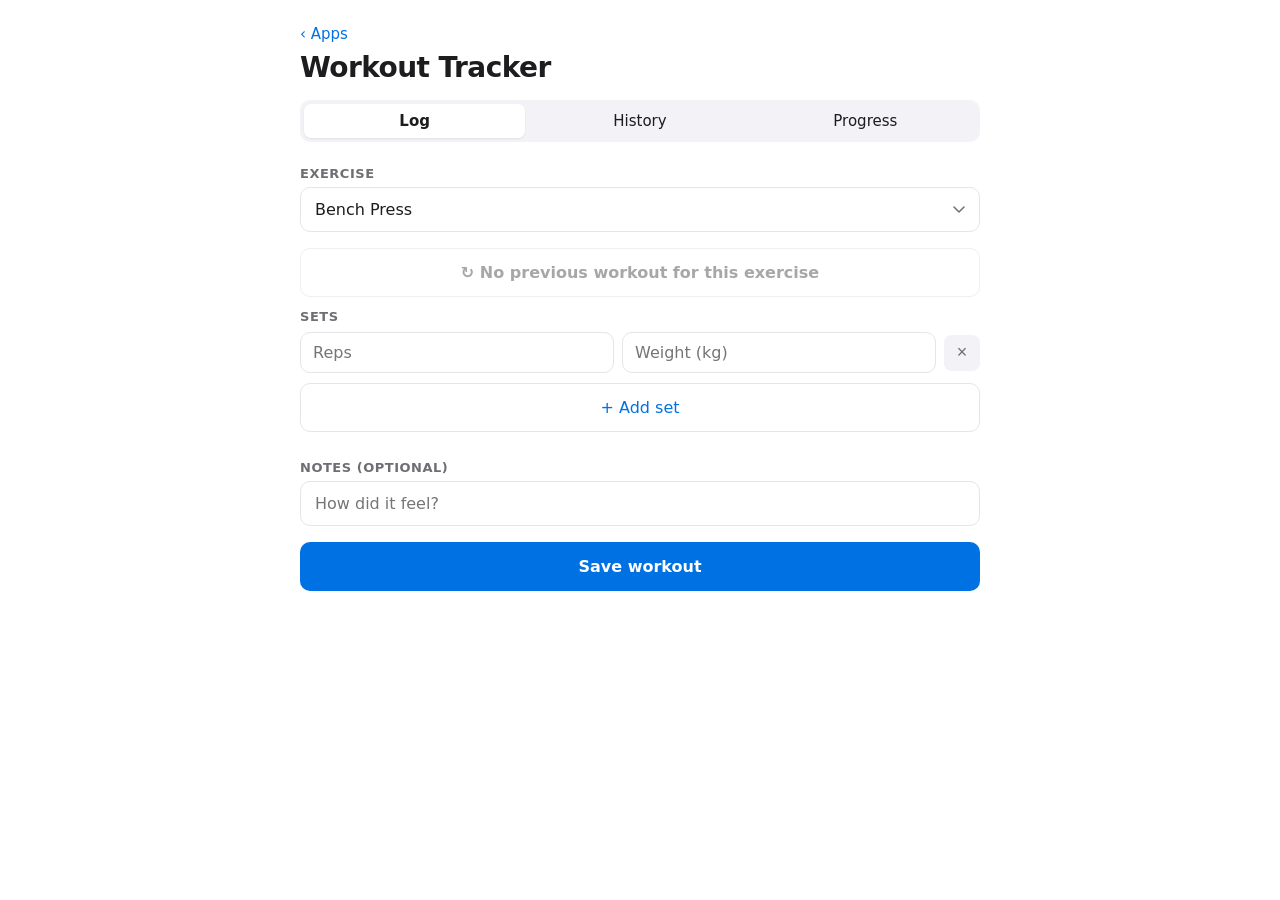
==== apps/workout/index.html @ 77d5aaf3 "Add Workout Tracker app (PRD-02 v1) First app on the rack. Vanilla HTML/CSS/JS under /apps/workout/ " ====
<!doctype html>
<html lang="en">
<head>
  <meta charset="utf-8">
  <meta name="viewport" content="width=device-width, initial-scale=1, viewport-fit=cover">
  <meta name="theme-color" content="#ffffff">
  <title>Workout Tracker</title>

  <link rel="stylesheet" href="/apps/workout/style.css">

  <!-- PWA manifest scoped to /apps/workout/ so this app installs on its own -->
  <link rel="manifest" href="/apps/workout/manifest.json">

  <!-- Apple PWA meta tags for Add to Home Screen -->
  <meta name="apple-mobile-web-app-capable" content="yes">
  <meta name="apple-mobile-web-app-status-bar-style" content="default">
  <meta name="apple-mobile-web-app-title" content="Workout">
  <link rel="apple-touch-icon" href="/apps/workout/icon.svg">
  <link rel="icon" type="image/svg+xml" href="/apps/workout/icon.svg">
</head>
<body>
  <header class="app-header">
    <a class="back-link" href="/" aria-label="Back to store">‹ Apps</a>
    <h1>Workout Tracker</h1>
  </header>

  <!-- Top segmented control: Log / History / Progress -->
  <nav class="segmented" role="tablist" aria-label="Views">
    <button type="button" class="seg seg--active" role="tab" data-view="log"      aria-selected="true">Log</button>
    <button type="button" class="seg"             role="tab" data-view="history"  aria-selected="false">History</button>
    <button type="button" class="seg"             role="tab" data-view="progress" aria-selected="false">Progress</button>
  </nav>

  <main>
    <!-- LOG VIEW -->
    <section id="view-log" class="view" aria-label="Log a workout">
      <label class="field">
        <span class="field__label">Exercise</span>
        <select id="exercise-select"></select>
      </label>

      <button type="button" id="repeat-btn" class="btn btn--secondary">↻ Repeat last workout</button>

      <div class="sets">
        <div class="sets__header">
          <span>Sets</span>
        </div>
        <ul id="sets-list" class="sets__list"></ul>
        <button type="button" id="add-set-btn" class="btn btn--ghost">+ Add set</button>
      </div>

      <label class="field">
        <span class="field__label">Notes (optional)</span>
        <input id="notes-input" type="text" placeholder="How did it feel?">
      </label>

      <button type="button" id="save-btn" class="btn btn--primary">Save workout</button>
    </section>

    <!-- HISTORY VIEW -->
    <section id="view-history" class="view" aria-label="Workout history" hidden>
      <ul id="history-list" class="history"></ul>
    </section>

    <!-- PROGRESS VIEW -->
    <section id="view-progress" class="view" aria-label="Progress chart" hidden>
      <label class="field">
        <span class="field__label">Exercise</span>
        <select id="progress-select"></select>
      </label>
      <div id="chart-container" class="chart-container"></div>
    </section>
  </main>

  <script src="/apps/workout/app.js" defer></script>
</body>
</html>
---- apps/workout/style.css ----
/* Workout Tracker — styles.
   Reuses the same design tokens as the store so the apps feel like one product. */

:root {
  --bg: #ffffff;
  --text: #1d1d1f;
  --muted: #6e6e73;
  --border: #e5e5ea;
  --card-bg: #ffffff;
  --shadow: 0 1px 2px rgba(0, 0, 0, 0.04), 0 4px 16px rgba(0, 0, 0, 0.06);
  --radius: 14px;
  --accent: #0071e3;   /* Apple-blue accent, matches the store's "Open →" */
  --soft: #f2f2f7;
}

* { box-sizing: border-box; }

html, body {
  margin: 0;
  padding: 0;
  background: var(--bg);
  color: var(--text);
  font-family: -apple-system, BlinkMacSystemFont, "SF Pro Text", "Segoe UI", system-ui, sans-serif;
  -webkit-font-smoothing: antialiased;
  -webkit-tap-highlight-color: transparent;
}

body {
  max-width: 720px;
  margin: 0 auto;
  padding: 24px 20px 64px;
}

/* Header */
.app-header { margin-bottom: 16px; }
.app-header h1 {
  font-size: 28px;
  font-weight: 700;
  letter-spacing: -0.02em;
  margin: 8px 0 0;
}
.back-link {
  color: var(--accent);
  text-decoration: none;
  font-size: 15px;
}

/* Segmented control */
.segmented {
  display: grid;
  grid-template-columns: repeat(3, 1fr);
  gap: 4px;
  padding: 4px;
  background: var(--soft);
  border-radius: 10px;
  margin-bottom: 24px;
}
.seg {
  appearance: none;
  border: none;
  background: transparent;
  color: var(--text);
  padding: 8px 12px;
  font-size: 15px;
  font-weight: 500;
  border-radius: 7px;
  cursor: pointer;
  font-family: inherit;
}
.seg--active {
  background: var(--card-bg);
  box-shadow: 0 1px 2px rgba(0, 0, 0, 0.08);
  font-weight: 600;
}

/* Forms */
.field {
  display: block;
  margin-bottom: 16px;
}
.field__label {
  display: block;
  font-size: 13px;
  font-weight: 600;
  color: var(--muted);
  text-transform: uppercase;
  letter-spacing: 0.04em;
  margin-bottom: 6px;
}
select, input[type="text"], input[type="number"] {
  width: 100%;
  padding: 12px 14px;
  font-size: 16px;            /* 16px prevents iOS zoom-on-focus */
  font-family: inherit;
  color: var(--text);
  background: var(--card-bg);
  border: 1px solid var(--border);
  border-radius: 10px;
  -webkit-appearance: none;
  appearance: none;
}
select {
  background-image: url("data:image/svg+xml;utf8,<svg xmlns='http://www.w3.org/2000/svg' viewBox='0 0 12 8'><path d='M1 1l5 5 5-5' stroke='%236e6e73' stroke-width='1.5' fill='none' stroke-linecap='round' stroke-linejoin='round'/></svg>");
  background-repeat: no-repeat;
  background-position: right 14px center;
  background-size: 12px;
  padding-right: 36px;
}

/* Buttons */
.btn {
  display: inline-block;
  width: 100%;
  padding: 14px 16px;
  font-size: 16px;
  font-weight: 600;
  font-family: inherit;
  border: 1px solid transparent;
  border-radius: 10px;
  cursor: pointer;
  text-align: center;
  margin-bottom: 12px;
}
.btn--primary {
  background: var(--accent);
  color: #fff;
}
.btn--primary:active { opacity: 0.85; }
.btn--secondary {
  background: var(--card-bg);
  color: var(--accent);
  border-color: var(--border);
}
.btn--secondary[disabled] {
  color: var(--muted);
  cursor: not-allowed;
  opacity: 0.6;
}
.btn--ghost {
  background: transparent;
  color: var(--accent);
  border-color: var(--border);
  font-weight: 500;
}

/* Sets list */
.sets {
  margin-bottom: 16px;
}
.sets__header {
  font-size: 13px;
  font-weight: 600;
  color: var(--muted);
  text-transform: uppercase;
  letter-spacing: 0.04em;
  margin-bottom: 8px;
}
.sets__list {
  list-style: none;
  margin: 0 0 10px;
  padding: 0;
  display: flex;
  flex-direction: column;
  gap: 8px;
}
.set-row {
  display: grid;
  grid-template-columns: 1fr 1fr auto;
  align-items: center;
  gap: 8px;
}
.set-row input { padding: 10px 12px; }
.set-row__remove {
  appearance: none;
  background: var(--soft);
  border: none;
  color: var(--muted);
  width: 36px;
  height: 36px;
  border-radius: 8px;
  font-size: 18px;
  cursor: pointer;
}

/* History */
.history {
  list-style: none;
  margin: 0;
  padding: 0;
  display: flex;
  flex-direction: column;
  gap: 12px;
}
.history-item {
  padding: 14px 16px;
  background: var(--card-bg);
  border: 1px solid var(--border);
  border-radius: var(--radius);
  box-shadow: var(--shadow);
}
.history-item__meta {
  display: flex;
  justify-content: space-between;
  align-items: baseline;
  gap: 8px;
  margin-bottom: 4px;
}
.history-item__exercise {
  font-size: 16px;
  font-weight: 600;
}
.history-item__date {
  font-size: 13px;
  color: var(--muted);
}
.history-item__sets {
  font-size: 14px;
  color: var(--muted);
}
.history-item__notes {
  margin-top: 6px;
  font-size: 13px;
  color: var(--muted);
  font-style: italic;
}
.history-item--new {
  border-color: var(--accent);
  box-shadow: 0 0 0 2px rgba(0, 113, 227, 0.15), var(--shadow);
  transition: box-shadow 600ms ease, border-color 600ms ease;
}

/* Empty states */
.empty {
  text-align: center;
  color: var(--muted);
  font-size: 15px;
  padding: 32px 16px;
  border: 1px dashed var(--border);
  border-radius: var(--radius);
}

/* Chart */
.chart-container {
  background: var(--card-bg);
  border: 1px solid var(--border);
  border-radius: var(--radius);
  box-shadow: var(--shadow);
  padding: 16px;
}
.chart-container svg { display: block; width: 100%; height: 240px; }
.chart-container .axis-text {
  font-size: 11px;
  fill: var(--muted);
  font-family: inherit;
}
.chart-container .axis-line { stroke: var(--border); stroke-width: 1; }
.chart-container .grid-line { stroke: var(--border); stroke-width: 1; stroke-dasharray: 2 3; }
.chart-container .data-line { stroke: var(--accent); stroke-width: 2; fill: none; }
.chart-container .data-point { fill: var(--accent); }
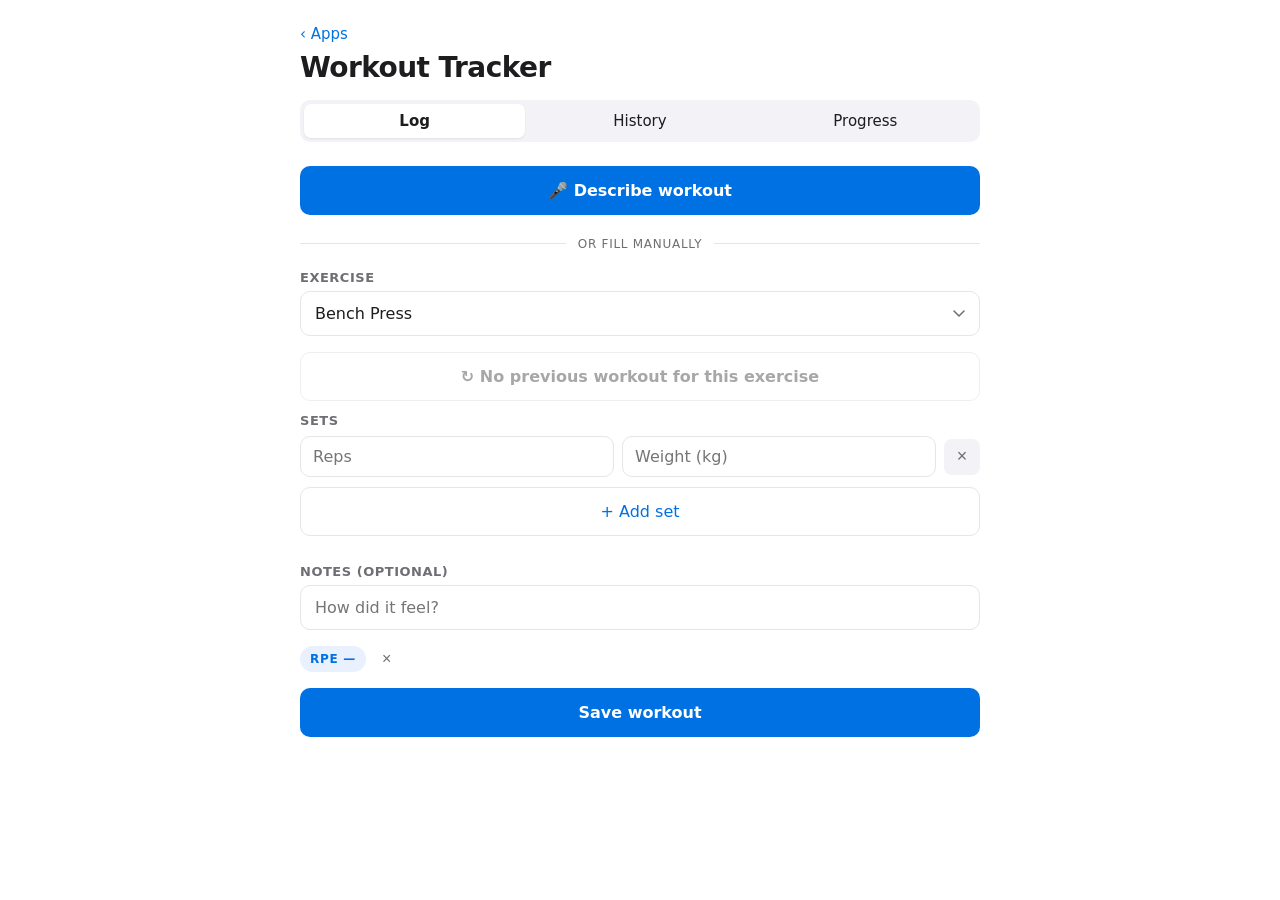
==== commit 08aea53b: "Add voice logging via Gemini (PRD-03 v1) New Vercel serverless function at /api/parse-workout proxie" ====
--- a/apps/workout/index.html
+++ b/apps/workout/index.html
@@ -34,6 +34,22 @@
   <main>
     <!-- LOG VIEW -->
     <section id="view-log" class="view" aria-label="Log a workout">
+      <!-- Voice block: tap mic, describe workout, parse to form. Hidden if browser lacks SpeechRecognition. -->
+      <div id="voice-block" class="voice" hidden>
+        <button type="button" id="mic-btn" class="btn btn--primary mic-btn">🎤 Describe workout</button>
+        <div id="transcript-box" class="transcript-box" hidden>
+          <span class="transcript-label">Transcript (edit if needed)</span>
+          <textarea id="transcript-text" class="transcript-text" rows="3" aria-label="Transcript"></textarea>
+          <div class="transcript-actions">
+            <button type="button" id="discard-btn" class="btn btn--ghost">Discard</button>
+            <button type="button" id="parse-btn"   class="btn btn--secondary">Parse →</button>
+          </div>
+        </div>
+        <div id="voice-error" class="voice-error" hidden></div>
+      </div>
+
+      <div id="voice-divider" class="divider" hidden><span>or fill manually</span></div>
+
       <label class="field">
         <span class="field__label">Exercise</span>
         <select id="exercise-select"></select>
@@ -53,6 +69,12 @@
         <span class="field__label">Notes (optional)</span>
         <input id="notes-input" type="text" placeholder="How did it feel?">
       </label>
+
+      <!-- RPE chip: shown when voice parse extracted an RPE value. Cleared by tapping ×. -->
+      <div id="rpe-row" class="rpe-row" hidden>
+        <span class="rpe-chip">RPE <span id="rpe-value">—</span></span>
+        <button type="button" id="rpe-clear" class="rpe-clear" aria-label="Clear RPE">×</button>
+      </div>
 
       <button type="button" id="save-btn" class="btn btn--primary">Save workout</button>
     </section>
--- a/apps/workout/style.css
+++ b/apps/workout/style.css
@@ -87,6 +87,21 @@
   letter-spacing: 0.04em;
   margin-bottom: 6px;
 }
+textarea {
+  width: 100%;
+  padding: 12px 14px;
+  font-size: 16px;
+  font-family: inherit;
+  color: var(--text);
+  background: var(--card-bg);
+  border: 1px solid var(--border);
+  border-radius: 10px;
+  resize: vertical;
+  min-height: 64px;
+  -webkit-appearance: none;
+  appearance: none;
+}
+
 select, input[type="text"], input[type="number"] {
   width: 100%;
   padding: 12px 14px;
@@ -257,3 +272,129 @@
 .chart-container .grid-line { stroke: var(--border); stroke-width: 1; stroke-dasharray: 2 3; }
 .chart-container .data-line { stroke: var(--accent); stroke-width: 2; fill: none; }
 .chart-container .data-point { fill: var(--accent); }
+
+/* Voice block */
+.voice { margin-bottom: 12px; }
+.mic-btn { display: flex; align-items: center; justify-content: center; gap: 8px; }
+
+/* Recording state: red background + soft pulse */
+.btn--recording {
+  background: #d93025;
+  color: #fff;
+}
+.btn--recording::before {
+  content: "";
+  display: inline-block;
+  width: 10px;
+  height: 10px;
+  border-radius: 50%;
+  background: #fff;
+  margin-right: 8px;
+  animation: rec-pulse 1.2s ease-in-out infinite;
+}
+@keyframes rec-pulse {
+  0%   { opacity: 1;   transform: scale(1); }
+  50%  { opacity: 0.4; transform: scale(0.85); }
+  100% { opacity: 1;   transform: scale(1); }
+}
+
+.transcript-box {
+  background: var(--card-bg);
+  border: 1px solid var(--border);
+  border-radius: var(--radius);
+  padding: 14px;
+  margin-bottom: 12px;
+  box-shadow: var(--shadow);
+}
+.transcript-label {
+  display: block;
+  font-size: 12px;
+  font-weight: 600;
+  color: var(--muted);
+  text-transform: uppercase;
+  letter-spacing: 0.04em;
+  margin-bottom: 6px;
+}
+.transcript-text {
+  margin-bottom: 10px;
+}
+.transcript-actions {
+  display: grid;
+  grid-template-columns: 1fr 1fr;
+  gap: 8px;
+}
+.transcript-actions .btn { margin-bottom: 0; }
+
+.voice-error {
+  background: #fdecea;
+  color: #b3261e;
+  border: 1px solid #f5c6c2;
+  border-radius: 10px;
+  padding: 10px 12px;
+  font-size: 14px;
+  margin-bottom: 12px;
+}
+
+/* "or fill manually" divider */
+.divider {
+  position: relative;
+  text-align: center;
+  margin: 18px 0;
+}
+.divider::before {
+  content: "";
+  position: absolute;
+  inset: 50% 0 auto 0;
+  height: 1px;
+  background: var(--border);
+}
+.divider span {
+  position: relative;
+  background: var(--bg);
+  padding: 0 12px;
+  font-size: 12px;
+  color: var(--muted);
+  text-transform: uppercase;
+  letter-spacing: 0.06em;
+}
+
+/* RPE chip */
+.rpe-row {
+  display: flex;
+  align-items: center;
+  gap: 8px;
+  margin-bottom: 16px;
+}
+.rpe-chip {
+  display: inline-block;
+  font-size: 12px;
+  font-weight: 700;
+  text-transform: uppercase;
+  letter-spacing: 0.06em;
+  color: var(--accent);
+  background: #e8f1fd;
+  padding: 6px 10px;
+  border-radius: 999px;
+}
+.rpe-clear {
+  appearance: none;
+  background: transparent;
+  border: none;
+  color: var(--muted);
+  font-size: 16px;
+  cursor: pointer;
+  padding: 4px 8px;
+}
+
+/* History RPE chip mirrors Log */
+.history-item__rpe {
+  display: inline-block;
+  font-size: 11px;
+  font-weight: 700;
+  color: var(--accent);
+  background: #e8f1fd;
+  padding: 3px 8px;
+  border-radius: 999px;
+  margin-left: 6px;
+  vertical-align: middle;
+}
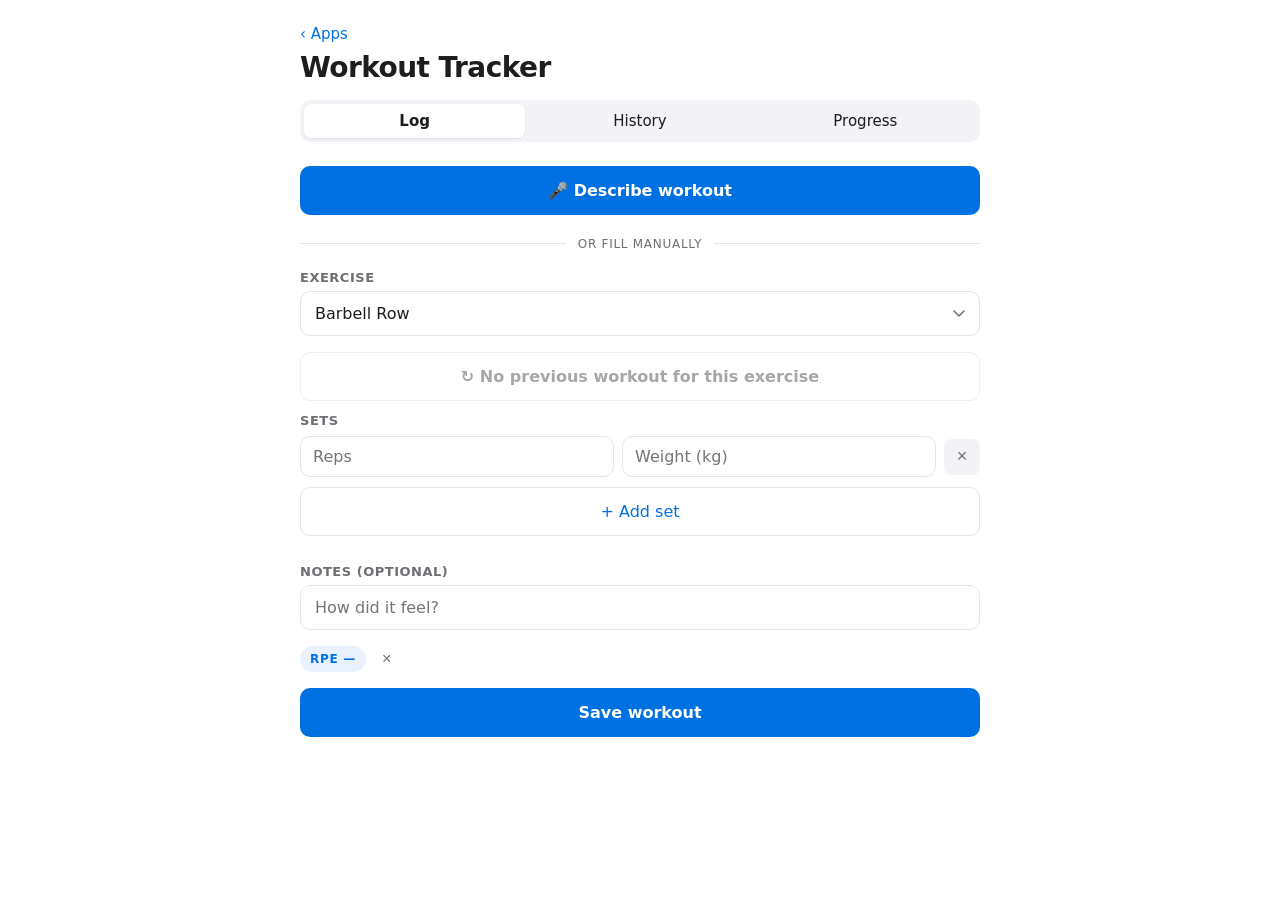
==== commit 58f76d20: "PRD-04 Session A: multi-exercise + dynamic exercises API: response schema is now { workouts: [...] }" ====
--- a/apps/workout/index.html
+++ b/apps/workout/index.html
@@ -48,35 +48,57 @@
         <div id="voice-error" class="voice-error" hidden></div>
       </div>
 
+      <!-- Multi-exercise preview (PRD-04): populated after a voice/text parse.
+           One <div class="preview-card"> per parsed workout, each editable.
+           Save-all writes all entries with one shared timestamp.
+           When visible, the manual-form section below is hidden via body.preview-active. -->
+      <div id="preview-stack-wrap" hidden>
+        <div class="preview-stack__header">Review &amp; save (<span id="preview-count">0</span>)</div>
+        <div id="preview-stack" class="preview-stack"></div>
+        <div class="preview-actions">
+          <button type="button" id="preview-discard-btn" class="btn btn--ghost">Discard all</button>
+          <button type="button" id="preview-save-btn"    class="btn btn--primary">Save all</button>
+        </div>
+      </div>
+
       <div id="voice-divider" class="divider" hidden><span>or fill manually</span></div>
 
-      <label class="field">
-        <span class="field__label">Exercise</span>
-        <select id="exercise-select"></select>
-      </label>
+      <!-- Manual entry form: hidden while a multi-exercise preview is active. -->
+      <div class="manual-form">
+        <label class="field">
+          <span class="field__label">Exercise</span>
+          <select id="exercise-select"></select>
+        </label>
 
-      <button type="button" id="repeat-btn" class="btn btn--secondary">↻ Repeat last workout</button>
+        <button type="button" id="repeat-btn" class="btn btn--secondary">↻ Repeat last workout</button>
 
-      <div class="sets">
-        <div class="sets__header">
-          <span>Sets</span>
+        <div class="sets">
+          <div class="sets__header">
+            <span>Sets</span>
+          </div>
+          <ul id="sets-list" class="sets__list"></ul>
+          <button type="button" id="add-set-btn" class="btn btn--ghost">+ Add set</button>
         </div>
-        <ul id="sets-list" class="sets__list"></ul>
-        <button type="button" id="add-set-btn" class="btn btn--ghost">+ Add set</button>
+
+        <label class="field">
+          <span class="field__label">Notes (optional)</span>
+          <input id="notes-input" type="text" placeholder="How did it feel?">
+        </label>
+
+        <!-- RPE chip: shown when voice parse extracted an RPE value. Cleared by tapping ×. -->
+        <div id="rpe-row" class="rpe-row" hidden>
+          <span class="rpe-chip">RPE <span id="rpe-value">—</span></span>
+          <button type="button" id="rpe-clear" class="rpe-clear" aria-label="Clear RPE">×</button>
+        </div>
+
+        <button type="button" id="save-btn" class="btn btn--primary">Save workout</button>
       </div>
 
-      <label class="field">
-        <span class="field__label">Notes (optional)</span>
-        <input id="notes-input" type="text" placeholder="How did it feel?">
-      </label>
-
-      <!-- RPE chip: shown when voice parse extracted an RPE value. Cleared by tapping ×. -->
-      <div id="rpe-row" class="rpe-row" hidden>
-        <span class="rpe-chip">RPE <span id="rpe-value">—</span></span>
-        <button type="button" id="rpe-clear" class="rpe-clear" aria-label="Clear RPE">×</button>
-      </div>
-
-      <button type="button" id="save-btn" class="btn btn--primary">Save workout</button>
+      <!-- Manage custom exercises: visible only when at least one custom exists. -->
+      <section id="manage-custom" class="manage-custom" hidden aria-label="Manage custom exercises">
+        <h2 class="manage-custom__title">Manage custom exercises</h2>
+        <ul id="manage-custom-list" class="manage-custom__list"></ul>
+      </section>
     </section>
 
     <!-- HISTORY VIEW -->
--- a/apps/workout/style.css
+++ b/apps/workout/style.css
@@ -398,3 +398,109 @@
   margin-left: 6px;
   vertical-align: middle;
 }
+
+/* Manage custom exercises (PRD-04) */
+.manage-custom {
+  margin-top: 24px;
+  padding-top: 16px;
+  border-top: 1px solid var(--border);
+}
+.manage-custom__title {
+  font-size: 13px;
+  font-weight: 600;
+  color: var(--muted);
+  text-transform: uppercase;
+  letter-spacing: 0.04em;
+  margin: 0 0 10px;
+}
+.manage-custom__list {
+  list-style: none;
+  margin: 0;
+  padding: 0;
+  display: flex;
+  flex-direction: column;
+  gap: 6px;
+}
+.manage-custom__item {
+  display: flex;
+  align-items: center;
+  justify-content: space-between;
+  padding: 8px 12px;
+  background: var(--soft);
+  border-radius: 8px;
+}
+.manage-custom__name {
+  font-size: 14px;
+  color: var(--text);
+}
+.manage-custom__remove {
+  appearance: none;
+  background: transparent;
+  border: none;
+  color: var(--muted);
+  font-size: 18px;
+  cursor: pointer;
+  padding: 2px 8px;
+  border-radius: 6px;
+}
+.manage-custom__remove:hover {
+  background: rgba(0, 0, 0, 0.04);
+  color: #d93025;
+}
+
+/* Multi-exercise preview cards (PRD-04) */
+.preview-stack {
+  display: flex;
+  flex-direction: column;
+  gap: 14px;
+  margin-bottom: 16px;
+}
+.preview-stack__header {
+  font-size: 13px;
+  font-weight: 600;
+  color: var(--muted);
+  text-transform: uppercase;
+  letter-spacing: 0.04em;
+}
+.preview-card {
+  position: relative;
+  background: var(--card-bg);
+  border: 1px solid var(--border);
+  border-radius: var(--radius);
+  box-shadow: var(--shadow);
+  padding: 16px;
+}
+.preview-card__remove {
+  position: absolute;
+  top: 10px;
+  right: 10px;
+  appearance: none;
+  background: var(--soft);
+  border: none;
+  color: var(--muted);
+  width: 32px;
+  height: 32px;
+  border-radius: 8px;
+  font-size: 18px;
+  cursor: pointer;
+}
+.preview-card__remove:hover { color: #d93025; }
+.preview-card .field,
+.preview-card .sets {
+  margin-bottom: 12px;
+}
+.preview-card .field__label {
+  font-size: 11px;
+}
+.preview-card .rpe-row {
+  margin-bottom: 0;
+}
+.preview-actions {
+  display: grid;
+  grid-template-columns: 1fr 1fr;
+  gap: 8px;
+}
+.preview-actions .btn { margin-bottom: 0; }
+
+/* When the preview is active, hide the manual entry form below. */
+body.preview-active .manual-form { display: none; }
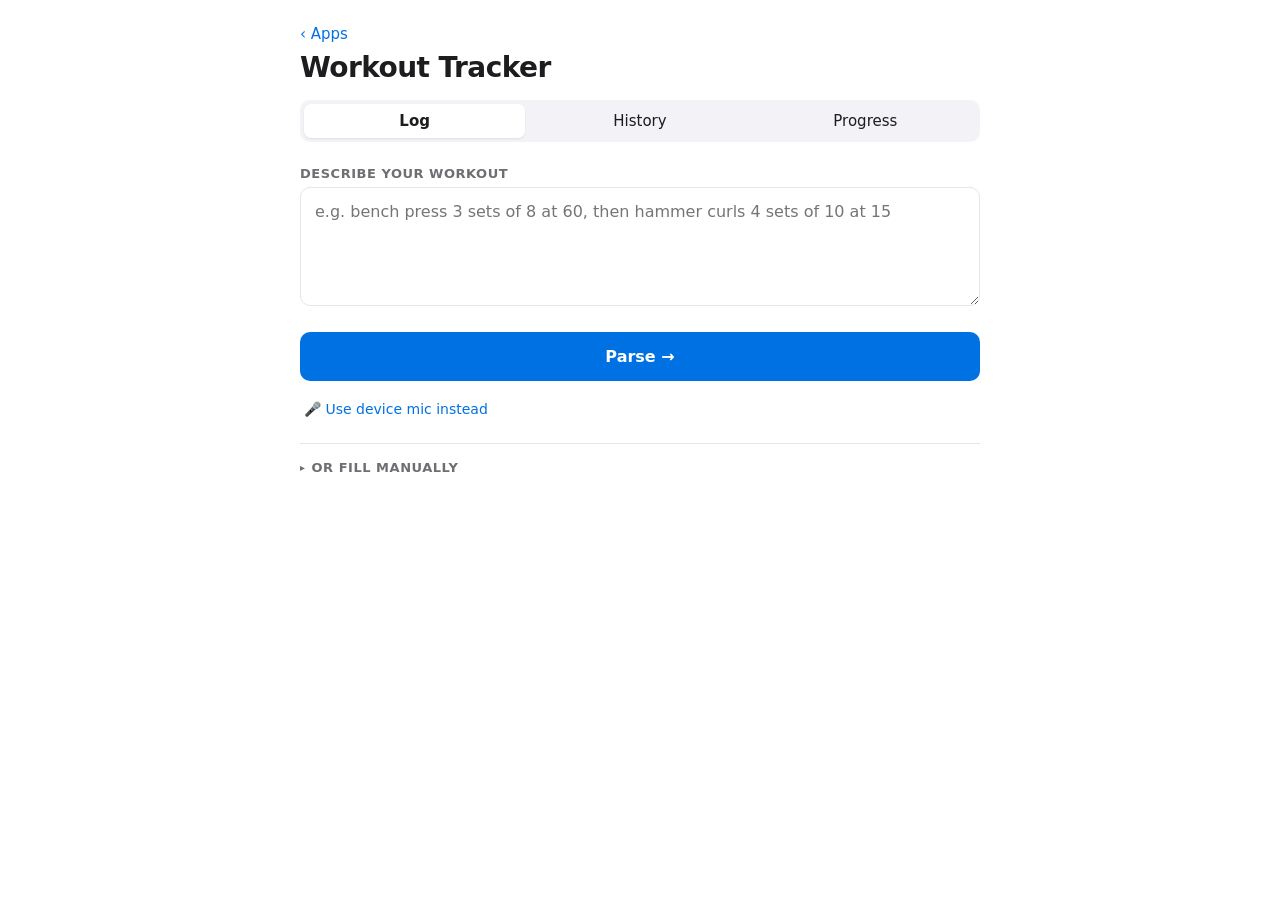
==== commit 3f021ceb: "PRD-04 Session B: Wispr-first Log view Restructures Log view information hierarchy: - Textarea is al" ====
--- a/apps/workout/index.html
+++ b/apps/workout/index.html
@@ -34,24 +34,26 @@
   <main>
     <!-- LOG VIEW -->
     <section id="view-log" class="view" aria-label="Log a workout">
-      <!-- Voice block: tap mic, describe workout, parse to form. Hidden if browser lacks SpeechRecognition. -->
-      <div id="voice-block" class="voice" hidden>
-        <button type="button" id="mic-btn" class="btn btn--primary mic-btn">🎤 Describe workout</button>
-        <div id="transcript-box" class="transcript-box" hidden>
-          <span class="transcript-label">Transcript (edit if needed)</span>
-          <textarea id="transcript-text" class="transcript-text" rows="3" aria-label="Transcript"></textarea>
-          <div class="transcript-actions">
-            <button type="button" id="discard-btn" class="btn btn--ghost">Discard</button>
-            <button type="button" id="parse-btn"   class="btn btn--secondary">Parse →</button>
-          </div>
-        </div>
+      <!-- Wispr-first entry (PRD-04 Session B). The textarea is the always-visible
+           primary input. Wispr Flow's keyboard, hardware keyboard, and paste all
+           fill it directly. Parse runs the same multi-exercise pipeline as voice.
+           The mic button is demoted to a small inline link below Parse — kept as
+           a fallback for users without Wispr Flow. -->
+      <div id="wispr-block" class="wispr-block">
+        <label class="field">
+          <span class="field__label">Describe your workout</span>
+          <textarea id="transcript-text" class="transcript-text" rows="4" placeholder="e.g. bench press 3 sets of 8 at 60, then hammer curls 4 sets of 10 at 15" aria-label="Workout transcript"></textarea>
+        </label>
         <div id="voice-error" class="voice-error" hidden></div>
+        <button type="button" id="parse-btn" class="btn btn--primary">Parse →</button>
+        <button type="button" id="mic-btn" class="mic-link" hidden>🎤 Use device mic instead</button>
       </div>
 
-      <!-- Multi-exercise preview (PRD-04): populated after a voice/text parse.
+      <!-- Multi-exercise preview (PRD-04 Session A): populated after parse.
            One <div class="preview-card"> per parsed workout, each editable.
            Save-all writes all entries with one shared timestamp.
-           When visible, the manual-form section below is hidden via body.preview-active. -->
+           When visible, the wispr-block and manual disclosure below are hidden
+           via body.preview-active. -->
       <div id="preview-stack-wrap" hidden>
         <div class="preview-stack__header">Review &amp; save (<span id="preview-count">0</span>)</div>
         <div id="preview-stack" class="preview-stack"></div>
@@ -61,38 +63,39 @@
         </div>
       </div>
 
-      <div id="voice-divider" class="divider" hidden><span>or fill manually</span></div>
+      <!-- Manual entry, default-collapsed. Native <details> for accessibility. -->
+      <details id="manual-disclosure" class="manual-disclosure">
+        <summary>Or fill manually</summary>
+        <div class="manual-form">
+          <label class="field">
+            <span class="field__label">Exercise</span>
+            <select id="exercise-select"></select>
+          </label>
 
-      <!-- Manual entry form: hidden while a multi-exercise preview is active. -->
-      <div class="manual-form">
-        <label class="field">
-          <span class="field__label">Exercise</span>
-          <select id="exercise-select"></select>
-        </label>
+          <button type="button" id="repeat-btn" class="btn btn--secondary">↻ Repeat last workout</button>
 
-        <button type="button" id="repeat-btn" class="btn btn--secondary">↻ Repeat last workout</button>
+          <div class="sets">
+            <div class="sets__header">
+              <span>Sets</span>
+            </div>
+            <ul id="sets-list" class="sets__list"></ul>
+            <button type="button" id="add-set-btn" class="btn btn--ghost">+ Add set</button>
+          </div>
 
-        <div class="sets">
-          <div class="sets__header">
-            <span>Sets</span>
+          <label class="field">
+            <span class="field__label">Notes (optional)</span>
+            <input id="notes-input" type="text" placeholder="How did it feel?">
+          </label>
+
+          <!-- RPE chip: shown when voice parse extracted an RPE value. Cleared by tapping ×. -->
+          <div id="rpe-row" class="rpe-row" hidden>
+            <span class="rpe-chip">RPE <span id="rpe-value">—</span></span>
+            <button type="button" id="rpe-clear" class="rpe-clear" aria-label="Clear RPE">×</button>
           </div>
-          <ul id="sets-list" class="sets__list"></ul>
-          <button type="button" id="add-set-btn" class="btn btn--ghost">+ Add set</button>
+
+          <button type="button" id="save-btn" class="btn btn--primary">Save workout</button>
         </div>
-
-        <label class="field">
-          <span class="field__label">Notes (optional)</span>
-          <input id="notes-input" type="text" placeholder="How did it feel?">
-        </label>
-
-        <!-- RPE chip: shown when voice parse extracted an RPE value. Cleared by tapping ×. -->
-        <div id="rpe-row" class="rpe-row" hidden>
-          <span class="rpe-chip">RPE <span id="rpe-value">—</span></span>
-          <button type="button" id="rpe-clear" class="rpe-clear" aria-label="Clear RPE">×</button>
-        </div>
-
-        <button type="button" id="save-btn" class="btn btn--primary">Save workout</button>
-      </div>
+      </details>
 
       <!-- Manage custom exercises: visible only when at least one custom exists. -->
       <section id="manage-custom" class="manage-custom" hidden aria-label="Manage custom exercises">
--- a/apps/workout/style.css
+++ b/apps/workout/style.css
@@ -273,58 +273,21 @@
 .chart-container .data-line { stroke: var(--accent); stroke-width: 2; fill: none; }
 .chart-container .data-point { fill: var(--accent); }
 
-/* Voice block */
-.voice { margin-bottom: 12px; }
-.mic-btn { display: flex; align-items: center; justify-content: center; gap: 8px; }
-
-/* Recording state: red background + soft pulse */
-.btn--recording {
-  background: #d93025;
-  color: #fff;
-}
-.btn--recording::before {
-  content: "";
-  display: inline-block;
-  width: 10px;
-  height: 10px;
-  border-radius: 50%;
-  background: #fff;
-  margin-right: 8px;
-  animation: rec-pulse 1.2s ease-in-out infinite;
-}
-@keyframes rec-pulse {
-  0%   { opacity: 1;   transform: scale(1); }
-  50%  { opacity: 0.4; transform: scale(0.85); }
-  100% { opacity: 1;   transform: scale(1); }
-}
-
-.transcript-box {
-  background: var(--card-bg);
-  border: 1px solid var(--border);
-  border-radius: var(--radius);
-  padding: 14px;
+/* Wispr-first entry (PRD-04 Session B) */
+.wispr-block {
+  margin-bottom: 16px;
+}
+.wispr-block .transcript-text {
+  min-height: 96px;
+  font-size: 16px;            /* 16px prevents iOS zoom-on-focus */
+  line-height: 1.45;
+  margin-bottom: 10px;
+}
+.wispr-block .field {
   margin-bottom: 12px;
-  box-shadow: var(--shadow);
-}
-.transcript-label {
-  display: block;
-  font-size: 12px;
-  font-weight: 600;
-  color: var(--muted);
-  text-transform: uppercase;
-  letter-spacing: 0.04em;
-  margin-bottom: 6px;
-}
-.transcript-text {
-  margin-bottom: 10px;
-}
-.transcript-actions {
-  display: grid;
-  grid-template-columns: 1fr 1fr;
-  gap: 8px;
-}
-.transcript-actions .btn { margin-bottom: 0; }
-
+}
+
+/* Inline error message shown above Parse */
 .voice-error {
   background: #fdecea;
   color: #b3261e;
@@ -335,27 +298,75 @@
   margin-bottom: 12px;
 }
 
-/* "or fill manually" divider */
-.divider {
-  position: relative;
-  text-align: center;
+/* "Use device mic instead" — small inline link below Parse */
+.mic-link {
+  display: inline-flex;
+  align-items: center;
+  gap: 6px;
+  background: transparent;
+  border: none;
+  color: var(--accent);
+  font-family: inherit;
+  font-size: 14px;
+  font-weight: 500;
+  padding: 8px 4px;
+  margin: 0;
+  cursor: pointer;
+  text-align: left;
+}
+.mic-link:hover { text-decoration: underline; }
+.mic-link--recording {
+  color: #d93025;
+}
+.mic-link--recording::before {
+  content: "";
+  display: inline-block;
+  width: 8px;
+  height: 8px;
+  border-radius: 50%;
+  background: #d93025;
+  margin-right: 4px;
+  animation: rec-pulse 1.2s ease-in-out infinite;
+}
+@keyframes rec-pulse {
+  0%   { opacity: 1;   transform: scale(1); }
+  50%  { opacity: 0.4; transform: scale(0.85); }
+  100% { opacity: 1;   transform: scale(1); }
+}
+
+/* "Or fill manually" disclosure — uses native <details>/<summary> */
+.manual-disclosure {
   margin: 18px 0;
-}
-.divider::before {
-  content: "";
-  position: absolute;
-  inset: 50% 0 auto 0;
-  height: 1px;
-  background: var(--border);
-}
-.divider span {
-  position: relative;
-  background: var(--bg);
-  padding: 0 12px;
-  font-size: 12px;
+  border-top: 1px solid var(--border);
+  padding-top: 12px;
+}
+.manual-disclosure > summary {
+  list-style: none;        /* hide default browser triangle */
+  cursor: pointer;
+  font-size: 13px;
+  font-weight: 600;
   color: var(--muted);
   text-transform: uppercase;
-  letter-spacing: 0.06em;
+  letter-spacing: 0.04em;
+  padding: 4px 0;
+  user-select: none;
+  display: flex;
+  align-items: center;
+  gap: 6px;
+}
+.manual-disclosure > summary::-webkit-details-marker { display: none; }
+.manual-disclosure > summary::before {
+  content: "▸";
+  font-size: 10px;
+  color: var(--muted);
+  transition: transform 120ms ease;
+  display: inline-block;
+}
+.manual-disclosure[open] > summary::before {
+  transform: rotate(90deg);
+}
+.manual-disclosure > .manual-form {
+  margin-top: 14px;
 }
 
 /* RPE chip */
@@ -502,5 +513,8 @@
 }
 .preview-actions .btn { margin-bottom: 0; }
 
-/* When the preview is active, hide the manual entry form below. */
+/* When the preview is active (parsed cards on screen), hide every other entry
+   option so the user focuses on reviewing + saving the parsed batch. */
+body.preview-active .wispr-block,
+body.preview-active .manual-disclosure,
 body.preview-active .manual-form { display: none; }
